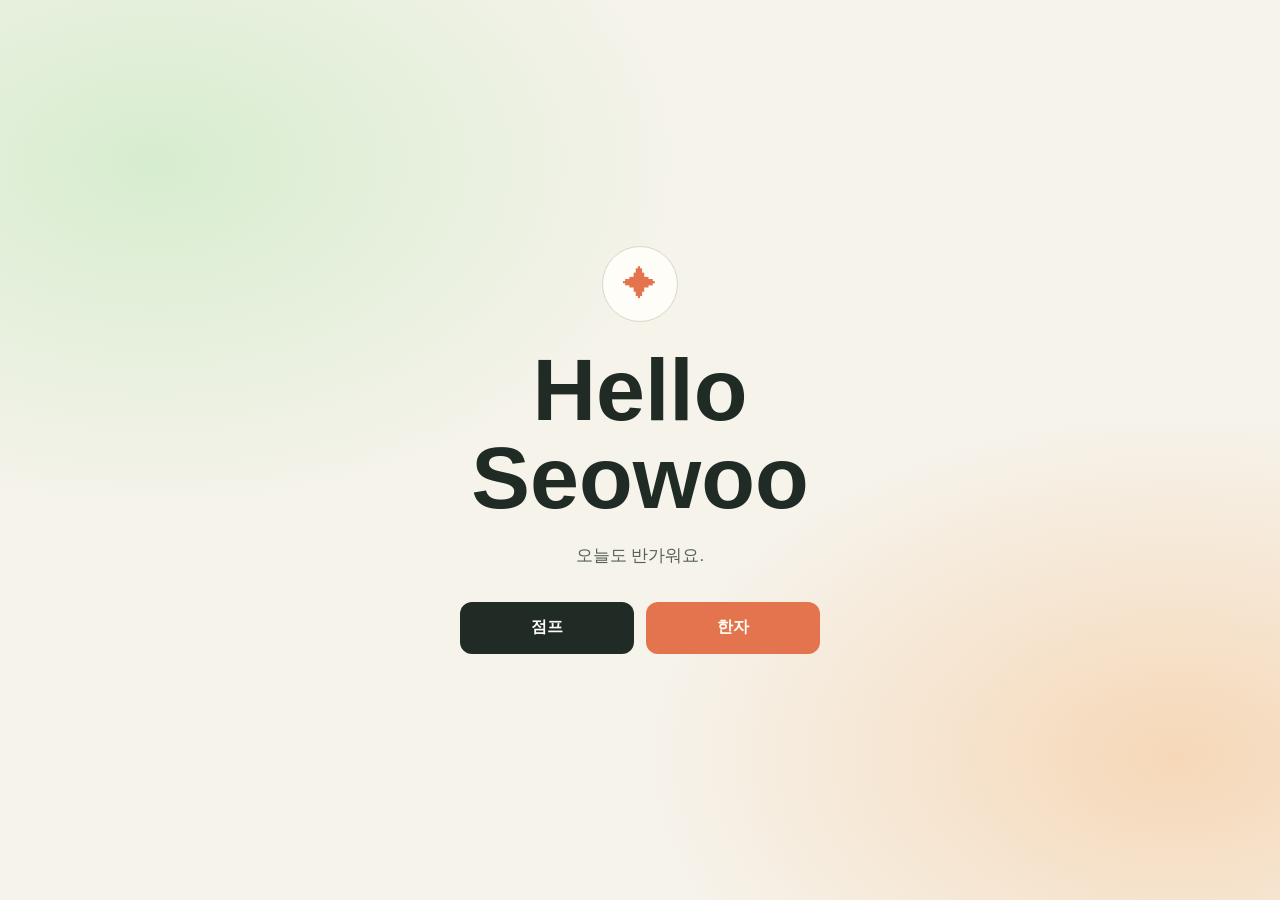
==== index.html @ d3264213 "Link game buttons to game pages" ====
<!doctype html>
<html lang="ko">
<head>
  <meta charset="utf-8">
  <meta name="viewport" content="width=device-width, initial-scale=1">
  <meta name="theme-color" content="#f6f3eb">
  <title>Hello Seowoo</title>
  <style>
    :root {
      color-scheme: light;
      font-family: "Trebuchet MS", "Noto Sans KR", sans-serif;
      background: #f6f3eb;
      color: #202b25;
    }

    * { box-sizing: border-box; }

    body {
      min-height: 100svh;
      margin: 0;
      display: grid;
      place-items: center;
      padding: 24px;
      background:
        radial-gradient(ellipse at 12% 18%, #d7edcf 0, transparent 34%),
        radial-gradient(ellipse at 92% 84%, #f6d8b8 0, transparent 32%),
        #f6f3eb;
    }

    main {
      width: min(100%, 560px);
      padding: clamp(32px, 9vw, 64px) 24px;
      text-align: center;
      animation: arrive 650ms cubic-bezier(.2,.8,.2,1) both;
    }

    .spark {
      display: inline-grid;
      width: 76px;
      aspect-ratio: 1;
      place-items: center;
      margin-bottom: 24px;
      border: 1px solid #d5d9c9;
      border-radius: 50%;
      background: #fffdf7;
      color: #e3744d;
      font-size: 34px;
      animation: float 3s ease-in-out infinite;
    }

    h1 {
      margin: 0;
      font-size: clamp(48px, 15vw, 88px);
      line-height: 1;
      font-weight: 800;
    }

    p {
      margin: 20px 0 0;
      color: #536158;
      font-size: 17px;
      line-height: 1.6;
    }

    .games {
      display: grid;
      grid-template-columns: repeat(2, minmax(0, 1fr));
      gap: 12px;
      width: min(100%, 360px);
      margin: 32px auto 0;
    }

    .games a {
      display: grid;
      place-items: center;
      min-height: 52px;
      border: 0;
      border-radius: 12px;
      background: #202b25;
      color: #fffdf7;
      font: inherit;
      font-weight: 700;
      cursor: pointer;
      text-decoration: none;
    }

    .games a:nth-child(2) {
      background: #e3744d;
    }

    .games a:focus-visible {
      outline: 3px solid #536158;
      outline-offset: 3px;
    }

    @keyframes arrive {
      from { opacity: 0; transform: translateY(14px); }
      to { opacity: 1; transform: translateY(0); }
    }

    @keyframes float {
      50% { transform: translateY(-5px) rotate(5deg); }
    }

    @media (prefers-reduced-motion: reduce) {
      *, *::before, *::after {
        animation-duration: 0.01ms !important;
        animation-iteration-count: 1 !important;
      }
    }
  </style>
</head>
<body>
  <main>
    <div class="spark" aria-hidden="true">✦</div>
    <h1>Hello Seowoo</h1>
    <p>오늘도 반가워요.</p>
    <div class="games" aria-label="게임 선택">
      <a href="Jump_BlockWorld_6_0_10_Worlds.html">점프</a>
      <a href="hanja_touch_adventure_mobile.html">한자</a>
    </div>
  </main>
</body>
</html>
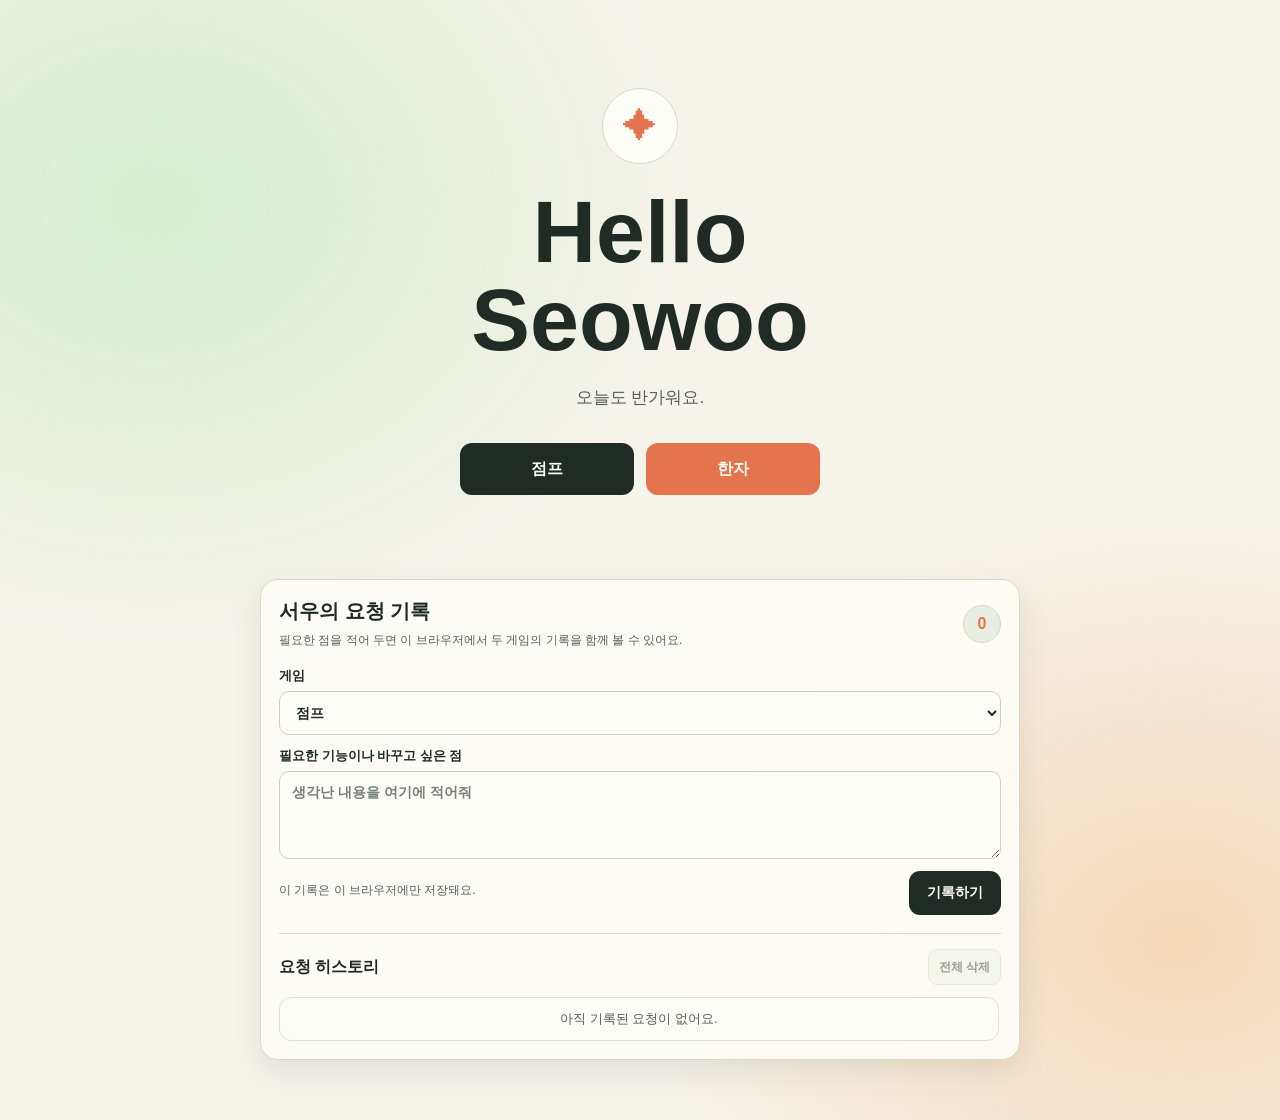
==== commit 10dfcb9b: "Move request form to home page" ====
--- a/index.html
+++ b/index.html
@@ -5,6 +5,7 @@
   <meta name="viewport" content="width=device-width, initial-scale=1">
   <meta name="theme-color" content="#f6f3eb">
   <title>Hello Seowoo</title>
+  <link rel="stylesheet" href="feedback.css">
   <style>
     :root {
       color-scheme: light;
@@ -18,8 +19,9 @@
     body {
       min-height: 100svh;
       margin: 0;
-      display: grid;
-      place-items: center;
+      display: flex;
+      flex-direction: column;
+      align-items: center;
       padding: 24px;
       background:
         radial-gradient(ellipse at 12% 18%, #d7edcf 0, transparent 34%),
@@ -29,6 +31,7 @@
 
     main {
       width: min(100%, 560px);
+      margin: auto 0;
       padding: clamp(32px, 9vw, 64px) 24px;
       text-align: center;
       animation: arrive 650ms cubic-bezier(.2,.8,.2,1) both;
@@ -120,5 +123,25 @@
       <a href="hanja_touch_adventure_mobile.html">한자</a>
     </div>
   </main>
+  <section class="feedback-panel" data-feedback-panel aria-labelledby="feedbackTitle">
+    <div class="feedback-heading">
+      <div><h2 id="feedbackTitle">서우의 요청 기록</h2><p>필요한 점을 적어 두면 이 브라우저에서 두 게임의 기록을 함께 볼 수 있어요.</p></div>
+      <span class="feedback-count" id="feedbackCount" aria-label="저장된 요청 수">0</span>
+    </div>
+    <form class="feedback-form" id="feedbackForm">
+      <label class="feedback-label">게임
+        <select class="feedback-control" name="game">
+          <option value="jump" selected>점프</option><option value="hanja">한자</option><option value="both">공통</option>
+        </select>
+      </label>
+      <label class="feedback-label">필요한 기능이나 바꾸고 싶은 점
+        <textarea class="feedback-control feedback-message" name="message" rows="3" maxlength="500" required placeholder="생각난 내용을 여기에 적어줘"></textarea>
+      </label>
+      <div class="feedback-form-footer"><span class="feedback-status" id="feedbackStatus" role="status" aria-live="polite">이 기록은 이 브라우저에만 저장돼요.</span><button class="feedback-submit" type="submit">기록하기</button></div>
+    </form>
+    <div class="feedback-history-heading"><h3>요청 히스토리</h3><button class="feedback-clear" id="feedbackClear" type="button">전체 삭제</button></div>
+    <ol class="feedback-list" id="feedbackList" aria-live="polite"></ol>
+  </section>
+  <script src="feedback.js"></script>
 </body>
 </html>
--- a/feedback.css
+++ b/feedback.css
@@ -0,0 +1,192 @@
+.feedback-panel {
+  width: min(760px, calc(100% - 24px));
+  margin: 20px auto 36px;
+  padding: 18px;
+  border: 1px solid #d5d9c9;
+  border-radius: 18px;
+  background: rgba(255, 253, 247, .94);
+  color: #202b25;
+  box-shadow: 0 12px 30px #50634c20;
+}
+
+.feedback-heading,
+.feedback-history-heading,
+.feedback-form-footer,
+.feedback-entry-heading {
+  display: flex;
+  align-items: center;
+  justify-content: space-between;
+  gap: 12px;
+}
+
+.feedback-heading h2,
+.feedback-history-heading h3 {
+  margin: 0;
+  color: #202b25;
+}
+
+.feedback-heading h2 { font-size: 20px; }
+.feedback-history-heading h3 { font-size: 16px; }
+
+.feedback-heading p {
+  margin: 6px 0 0;
+  color: #536158;
+  font-size: 12px;
+  line-height: 1.5;
+}
+
+.feedback-count {
+  display: grid;
+  width: 38px;
+  min-width: 38px;
+  aspect-ratio: 1;
+  place-items: center;
+  border: 1px solid #d5d9c9;
+  border-radius: 50%;
+  background: #e8eee1;
+  color: #e3744d;
+  font-weight: 900;
+}
+
+.feedback-form {
+  display: grid;
+  gap: 12px;
+  margin: 18px 0;
+}
+
+.feedback-label {
+  display: grid;
+  gap: 6px;
+  color: #202b25;
+  font-size: 13px;
+  font-weight: 750;
+}
+
+.feedback-control {
+  width: 100%;
+  min-height: 44px;
+  padding: 10px 12px;
+  border: 1px solid #cbd4c3;
+  border-radius: 10px;
+  background: #fffdf7;
+  color: #202b25;
+  font: inherit;
+  font-size: 14px;
+}
+
+.feedback-message {
+  min-height: 88px;
+  resize: vertical;
+  line-height: 1.5;
+}
+
+.feedback-control::placeholder { color: #768178; }
+.feedback-control:focus-visible,
+.feedback-panel button:focus-visible { outline: 3px solid #ffe284; outline-offset: 2px; }
+
+.feedback-form-footer { align-items: flex-start; }
+
+.feedback-status {
+  min-height: 20px;
+  padding-top: 10px;
+  color: #536158;
+  font-size: 12px;
+  line-height: 1.5;
+}
+
+.feedback-submit {
+  min-height: 44px;
+  padding: 0 18px;
+  border: 0;
+  border-radius: 11px;
+  background: #202b25;
+  color: #fffdf7;
+  font: inherit;
+  font-size: 14px;
+  font-weight: 900;
+  cursor: pointer;
+  touch-action: manipulation;
+}
+
+.feedback-history-heading {
+  padding-top: 15px;
+  border-top: 1px solid #d5d9c9;
+}
+
+.feedback-clear,
+.feedback-delete {
+  min-height: 36px;
+  padding: 0 10px;
+  border: 1px solid #cbd4c3;
+  border-radius: 9px;
+  background: #e8eee1;
+  color: #202b25;
+  font: inherit;
+  font-size: 12px;
+  font-weight: 750;
+  cursor: pointer;
+  touch-action: manipulation;
+}
+
+.feedback-clear:disabled { opacity: .45; cursor: not-allowed; }
+
+.feedback-list {
+  display: grid;
+  max-height: 380px;
+  gap: 9px;
+  overflow: auto;
+  margin: 12px 0 0;
+  padding: 0 2px 0 0;
+  list-style: none;
+  overscroll-behavior: contain;
+}
+
+.feedback-entry,
+.feedback-empty {
+  padding: 12px;
+  border: 1px solid #dce2d5;
+  border-radius: 12px;
+  background: #fffdf7;
+}
+
+.feedback-entry-heading { align-items: flex-start; }
+
+.feedback-entry-meta {
+  display: flex;
+  flex-wrap: wrap;
+  align-items: center;
+  gap: 8px;
+}
+
+.feedback-entry-game {
+  color: #b94f2f;
+  font-size: 12px;
+  font-weight: 850;
+}
+
+.feedback-entry time {
+  color: #68746b;
+  font-size: 11px;
+}
+
+.feedback-entry-text {
+  margin: 9px 0 0;
+  color: #202b25;
+  font-size: 14px;
+  line-height: 1.55;
+  white-space: pre-wrap;
+  overflow-wrap: anywhere;
+}
+
+.feedback-empty {
+  color: #536158;
+  font-size: 13px;
+  text-align: center;
+}
+
+@media (max-width: 480px) {
+  .feedback-panel { padding: 14px; }
+  .feedback-heading h2 { font-size: 18px; }
+  .feedback-form-footer { align-items: stretch; flex-direction: column; gap: 8px; }
+  .feedback-submit { width: 100%; }
+}
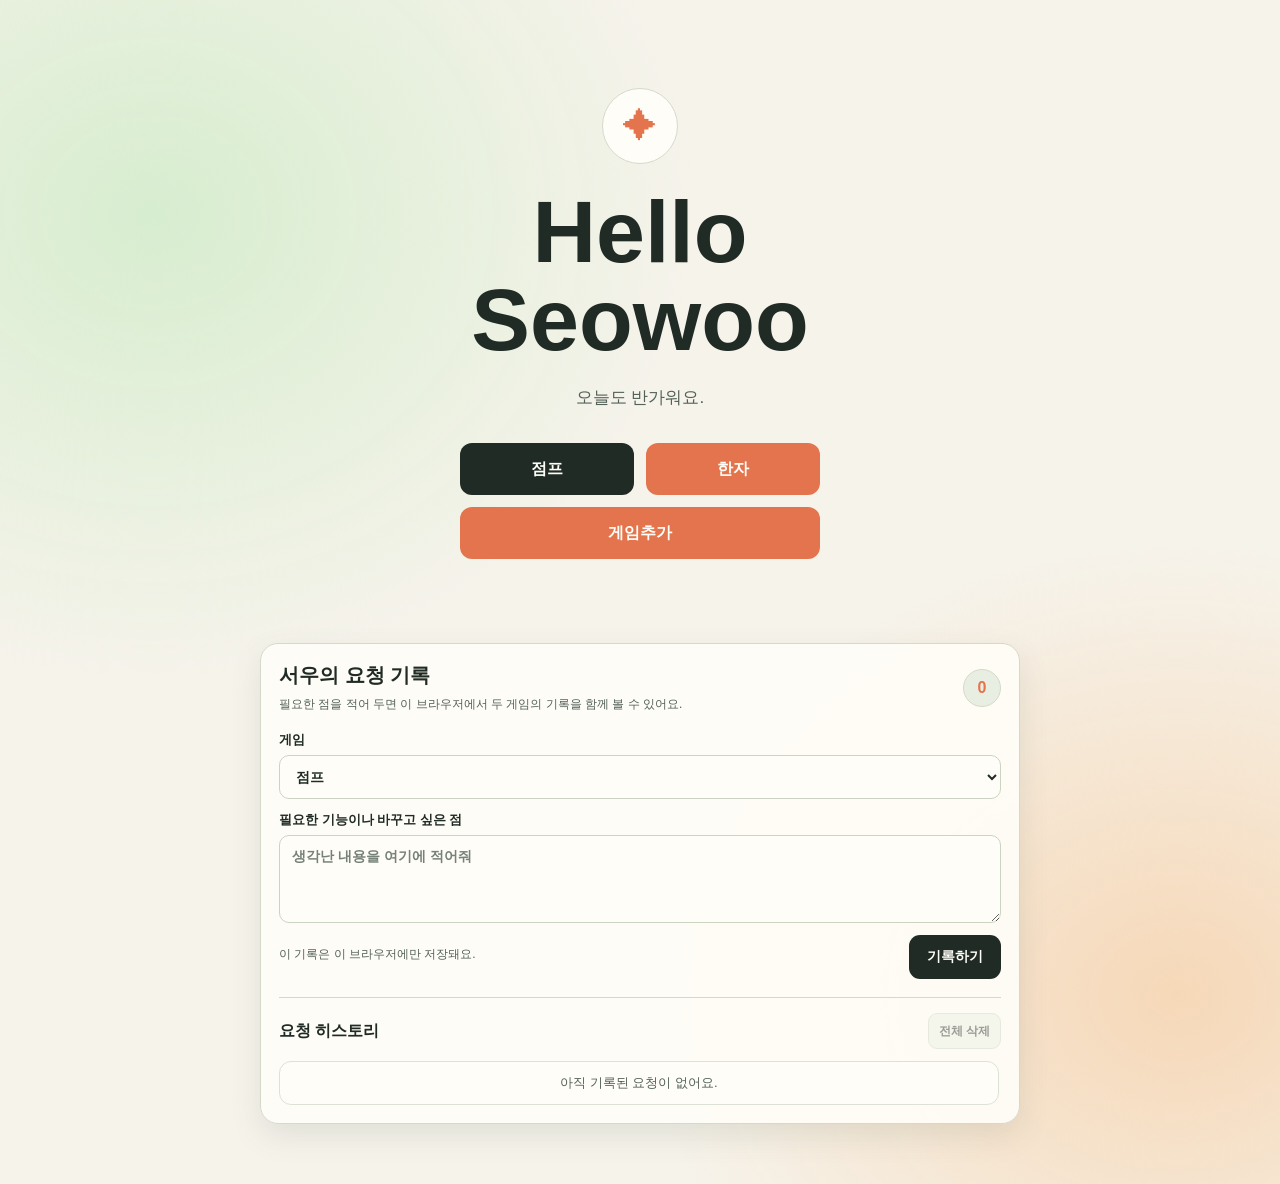
==== commit 6e752a3c: "Add game request alert button" ====
--- a/index.html
+++ b/index.html
@@ -73,10 +73,12 @@
       margin: 32px auto 0;
     }
 
-    .games a {
+    .games a,
+    .games button {
       display: grid;
       place-items: center;
       min-height: 52px;
+      padding: 0 12px;
       border: 0;
       border-radius: 12px;
       background: #202b25;
@@ -87,11 +89,17 @@
       text-decoration: none;
     }
 
-    .games a:nth-child(2) {
+    .games button { appearance: none; }
+
+    .games a:nth-child(2),
+    .games .add-game {
       background: #e3744d;
     }
 
-    .games a:focus-visible {
+    .games .add-game { grid-column: 1 / -1; }
+
+    .games a:focus-visible,
+    .games button:focus-visible {
       outline: 3px solid #536158;
       outline-offset: 3px;
     }
@@ -121,6 +129,7 @@
     <div class="games" aria-label="게임 선택">
       <a href="Jump_BlockWorld_6_0_10_Worlds.html">점프</a>
       <a href="hanja_touch_adventure_mobile.html">한자</a>
+      <button class="add-game" id="addGame" type="button">게임추가</button>
     </div>
   </main>
   <section class="feedback-panel" data-feedback-panel aria-labelledby="feedbackTitle">
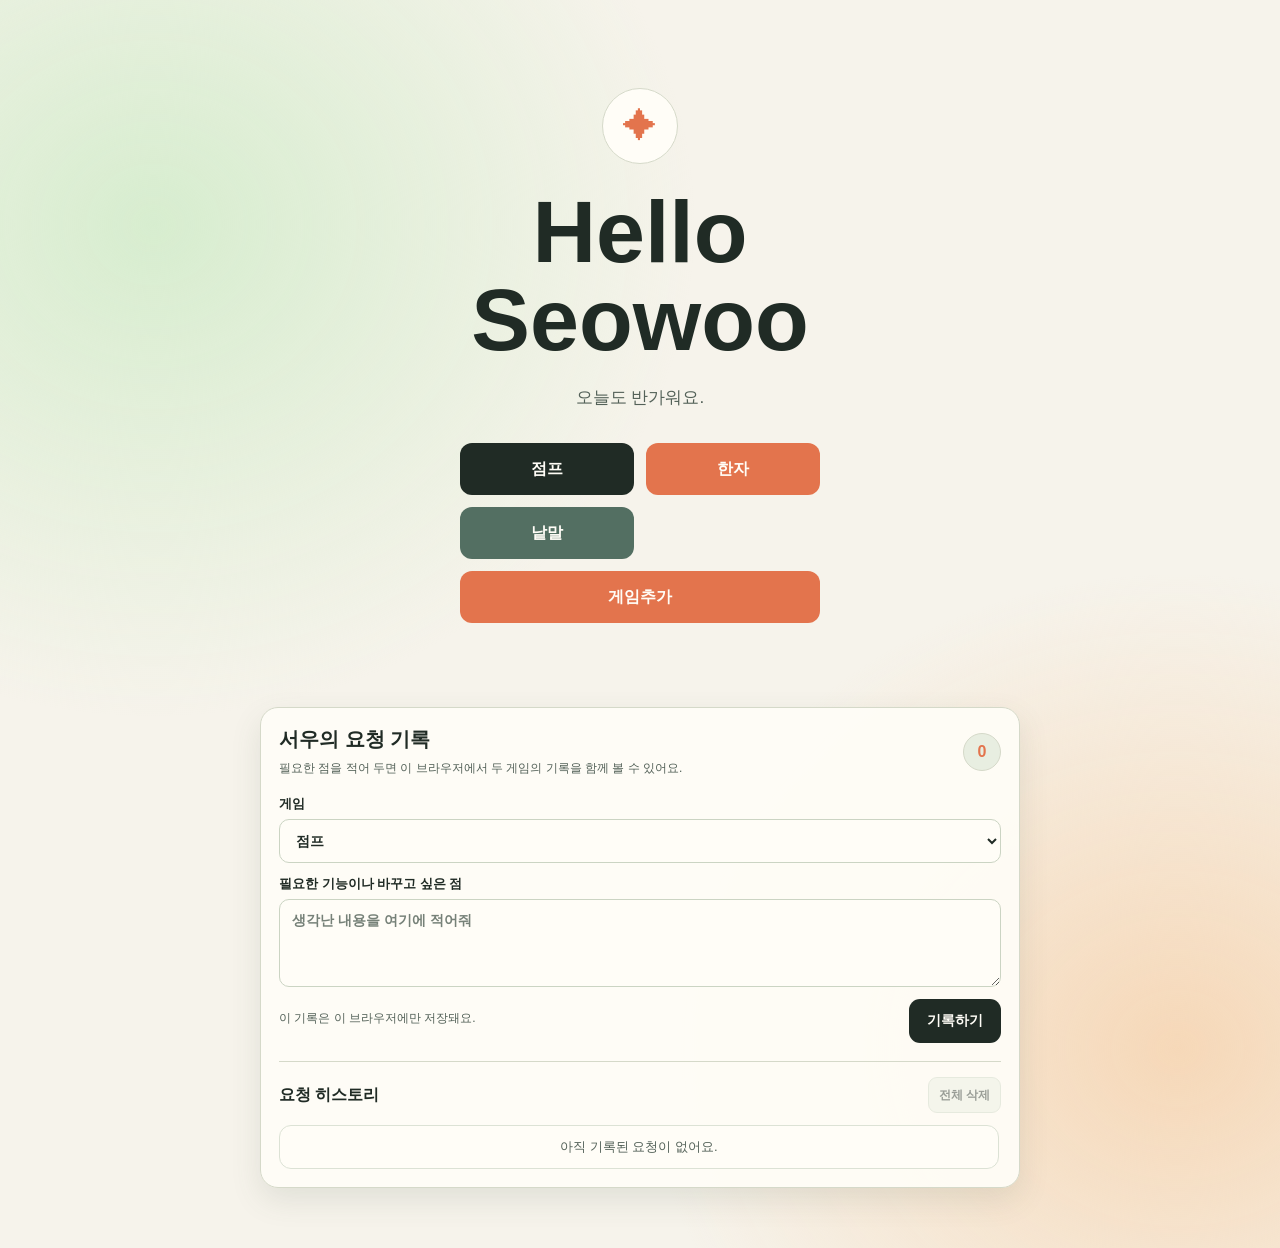
==== commit 3cc2f94f: "Add Korean word puzzle game" ====
--- a/index.html
+++ b/index.html
@@ -5,7 +5,7 @@
   <meta name="viewport" content="width=device-width, initial-scale=1">
   <meta name="theme-color" content="#f6f3eb">
   <title>Hello Seowoo</title>
-  <link rel="stylesheet" href="feedback.css">
+  <link rel="stylesheet" href="feedback.css?v=2">
   <style>
     :root {
       color-scheme: light;
@@ -96,6 +96,8 @@
       background: #e3744d;
     }
 
+    .games .word-puzzle { background: #536f62; }
+
     .games .add-game { grid-column: 1 / -1; }
 
     .games a:focus-visible,
@@ -129,6 +131,7 @@
     <div class="games" aria-label="게임 선택">
       <a href="Jump_BlockWorld_6_0_10_Worlds.html">점프</a>
       <a href="hanja_touch_adventure_mobile.html">한자</a>
+      <a class="word-puzzle" href="word_puzzle.html">낱말</a>
       <button class="add-game" id="addGame" type="button">게임추가</button>
     </div>
   </main>
@@ -151,6 +154,6 @@
     <div class="feedback-history-heading"><h3>요청 히스토리</h3><button class="feedback-clear" id="feedbackClear" type="button">전체 삭제</button></div>
     <ol class="feedback-list" id="feedbackList" aria-live="polite"></ol>
   </section>
-  <script src="feedback.js"></script>
+  <script src="feedback.js?v=2"></script>
 </body>
 </html>
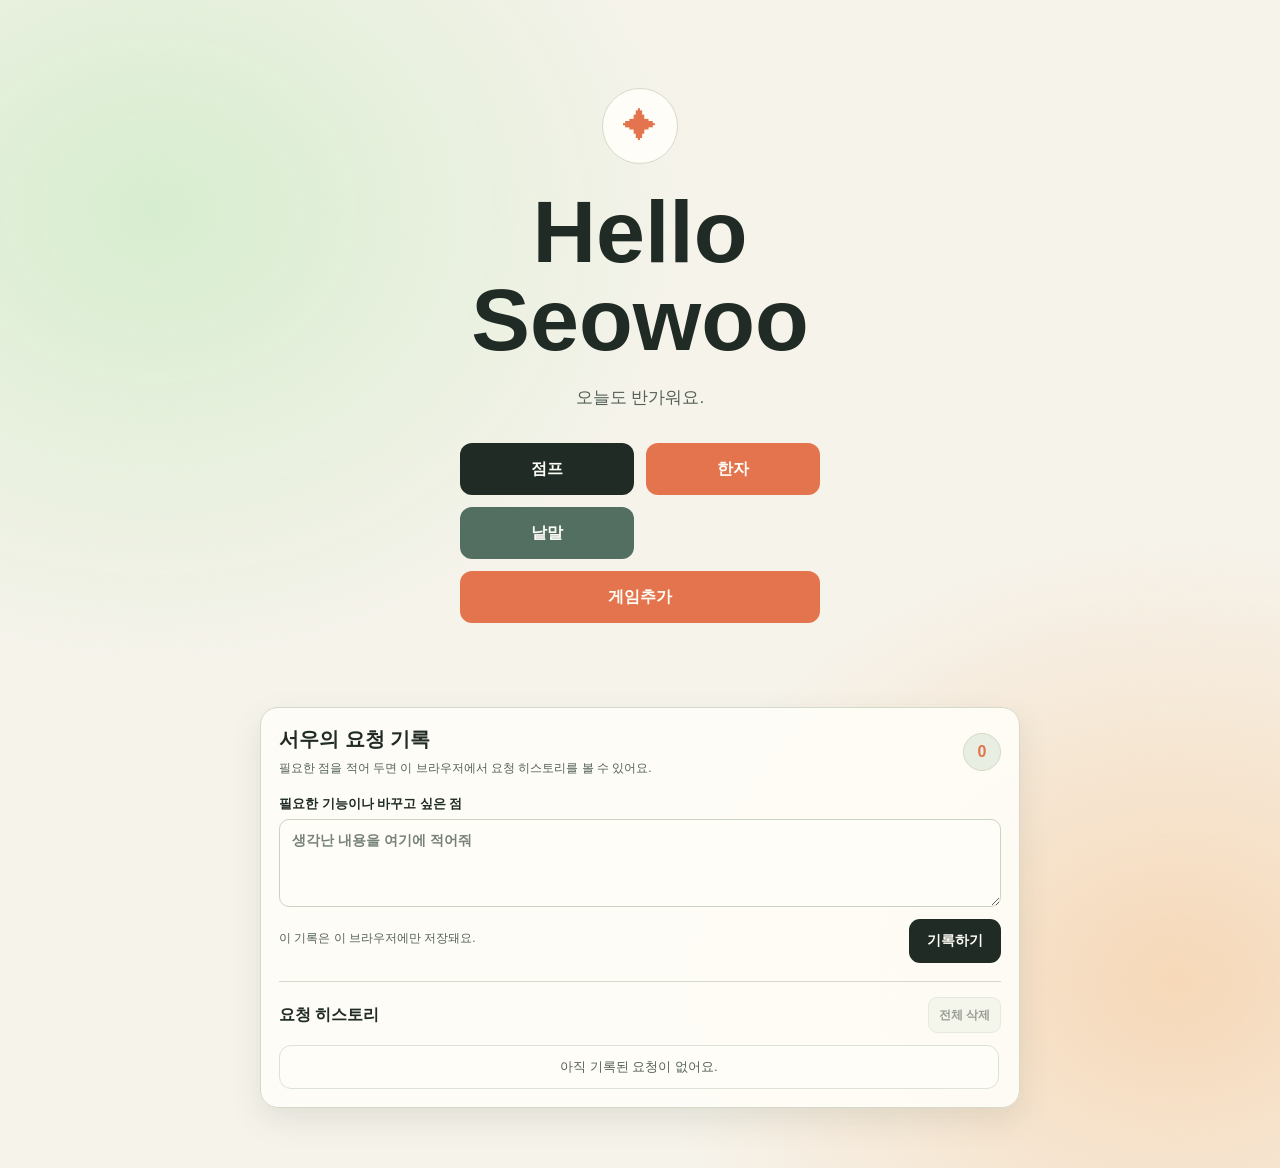
==== commit 8d78e72f: "Remove game selector from request form" ====
--- a/index.html
+++ b/index.html
@@ -137,15 +137,10 @@
   </main>
   <section class="feedback-panel" data-feedback-panel aria-labelledby="feedbackTitle">
     <div class="feedback-heading">
-      <div><h2 id="feedbackTitle">서우의 요청 기록</h2><p>필요한 점을 적어 두면 이 브라우저에서 두 게임의 기록을 함께 볼 수 있어요.</p></div>
+      <div><h2 id="feedbackTitle">서우의 요청 기록</h2><p>필요한 점을 적어 두면 이 브라우저에서 요청 히스토리를 볼 수 있어요.</p></div>
       <span class="feedback-count" id="feedbackCount" aria-label="저장된 요청 수">0</span>
     </div>
     <form class="feedback-form" id="feedbackForm">
-      <label class="feedback-label">게임
-        <select class="feedback-control" name="game">
-          <option value="jump" selected>점프</option><option value="hanja">한자</option><option value="both">공통</option>
-        </select>
-      </label>
       <label class="feedback-label">필요한 기능이나 바꾸고 싶은 점
         <textarea class="feedback-control feedback-message" name="message" rows="3" maxlength="500" required placeholder="생각난 내용을 여기에 적어줘"></textarea>
       </label>
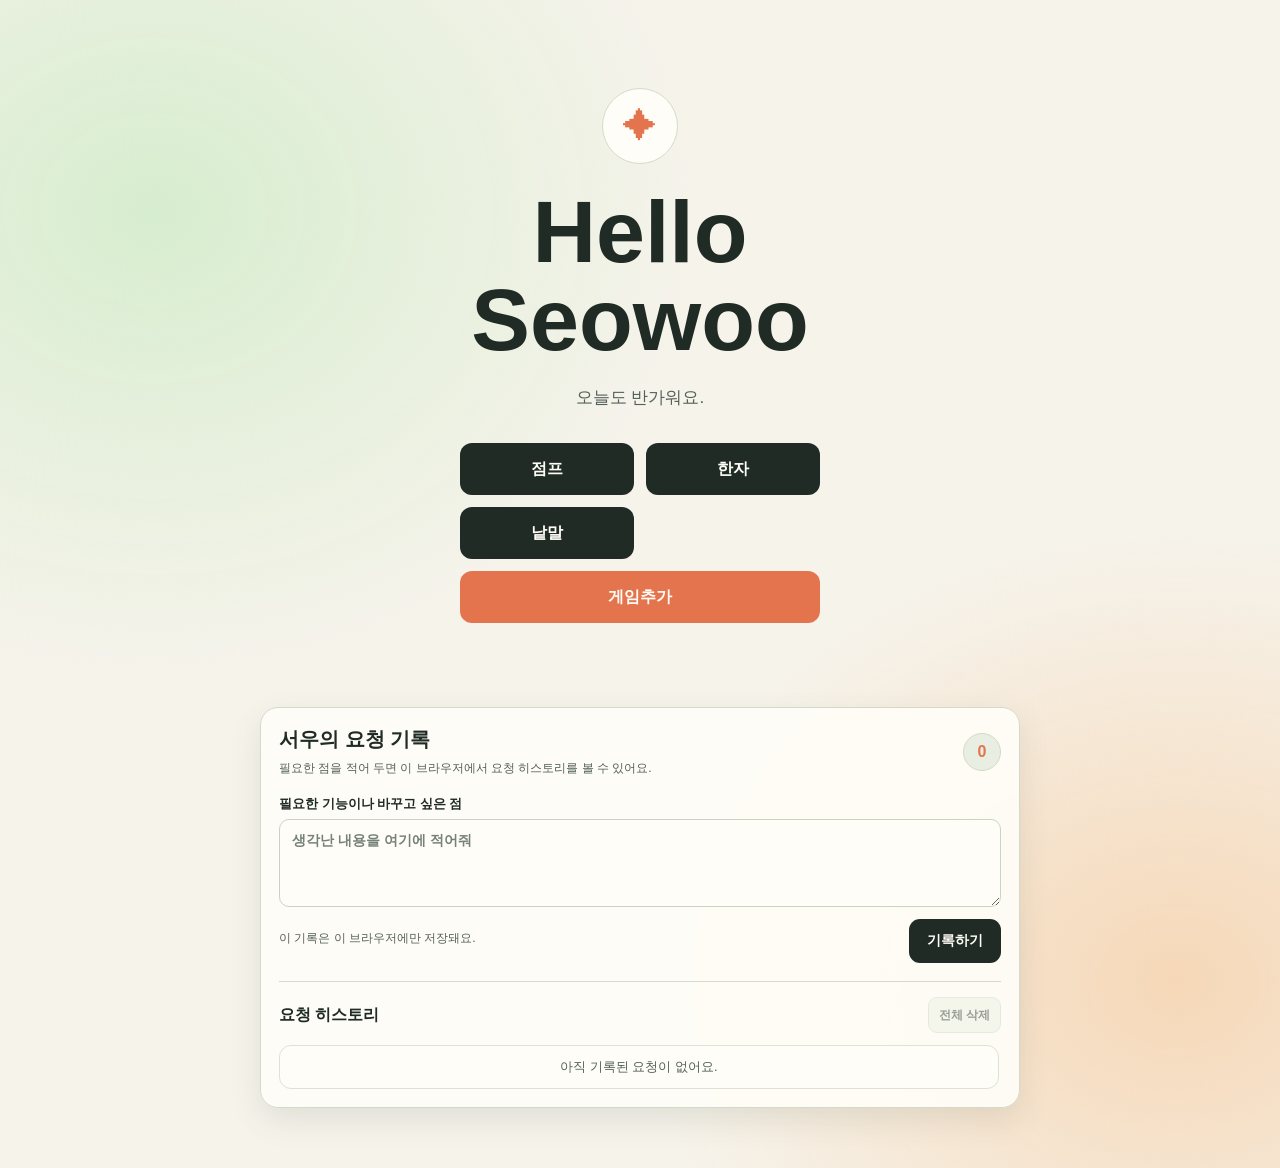
==== commit 378191a0: "Unify game button colors" ====
--- a/index.html
+++ b/index.html
@@ -91,14 +91,10 @@
 
     .games button { appearance: none; }
 
-    .games a:nth-child(2),
     .games .add-game {
+      grid-column: 1 / -1;
       background: #e3744d;
     }
-
-    .games .word-puzzle { background: #536f62; }
-
-    .games .add-game { grid-column: 1 / -1; }
 
     .games a:focus-visible,
     .games button:focus-visible {
